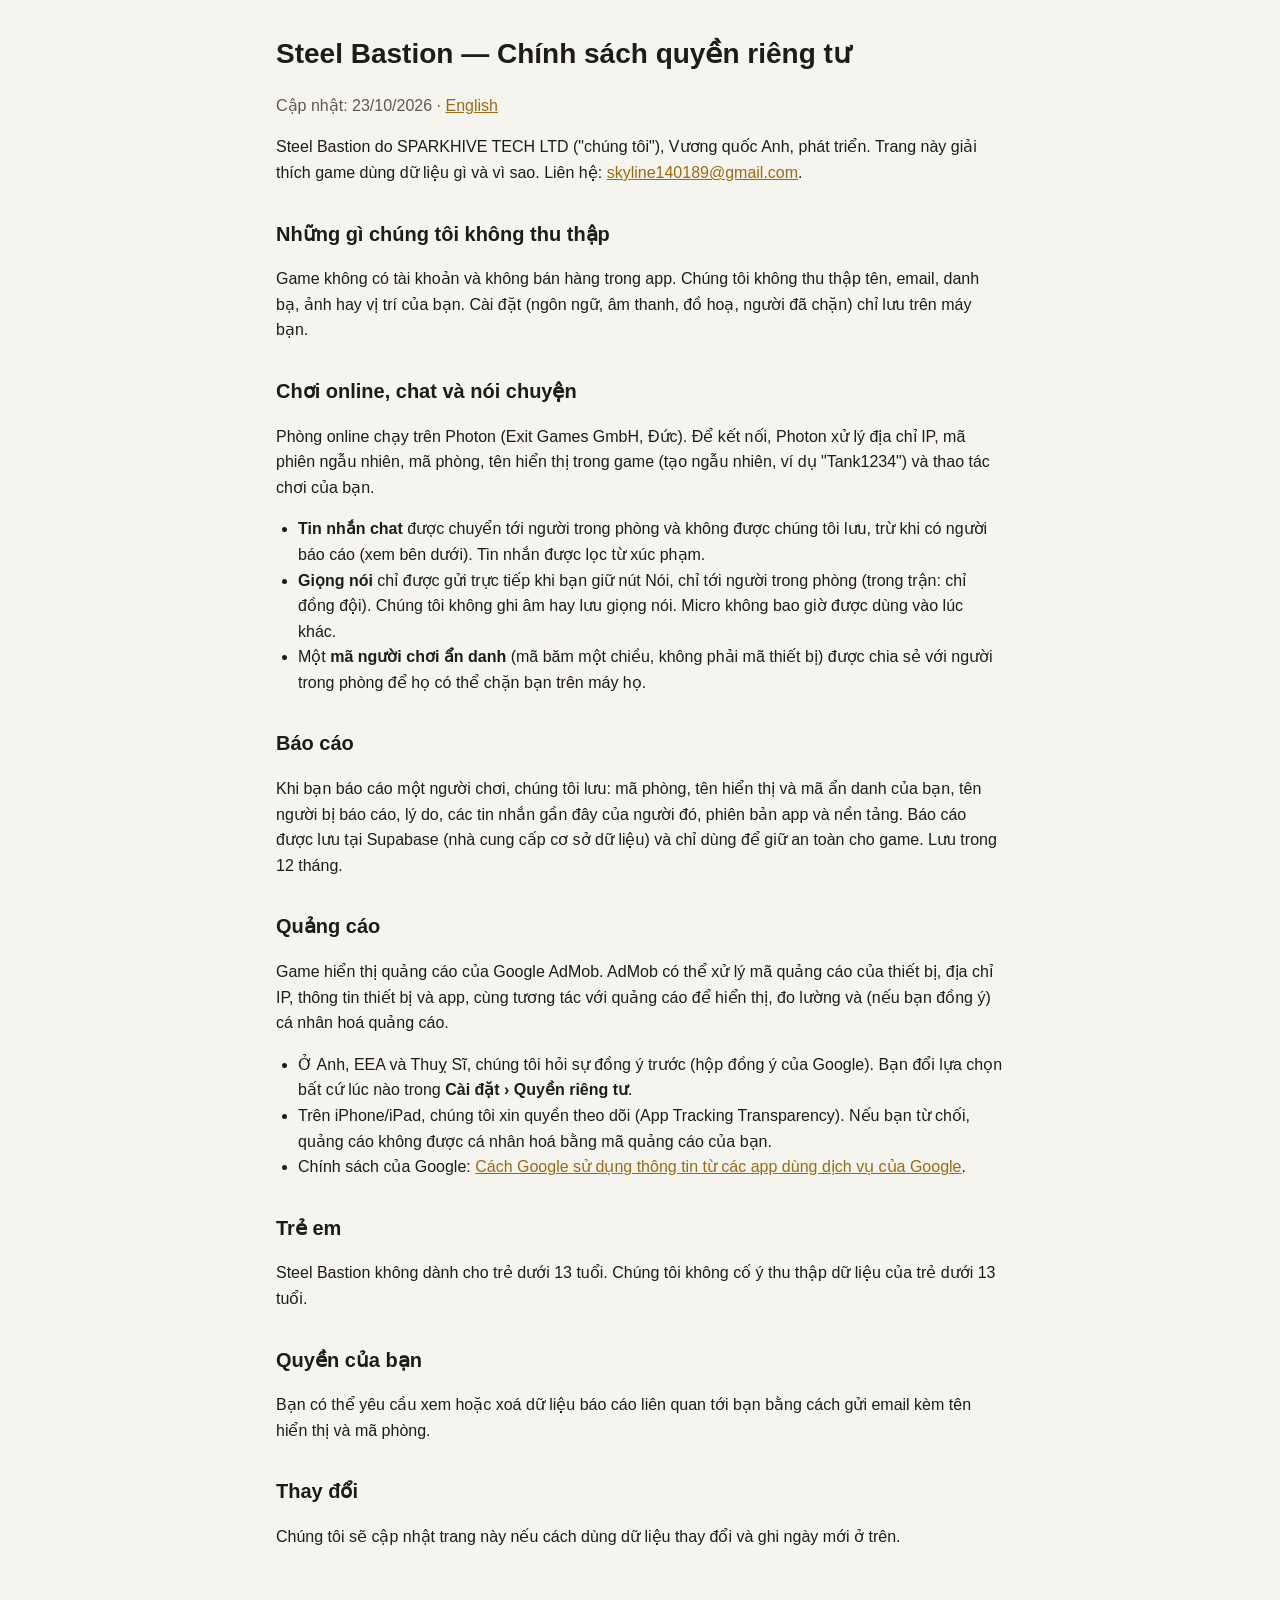
==== steel-bastion/privacy-vi.html @ 268c676b "Steel Bastion privacy policy, support page and app-ads.txt" ====
<!doctype html>
<html lang="vi"><head><meta charset="utf-8"><meta name="viewport" content="width=device-width, initial-scale=1">
<title>Chính sách quyền riêng tư Steel Bastion</title><link rel="stylesheet" href="../style.css"></head>
<body><main>
<h1>Steel Bastion — Chính sách quyền riêng tư</h1>
<p class="dim">Cập nhật: 23/10/2026 · <a href="privacy.html">English</a></p>
<p>Steel Bastion do SPARKHIVE TECH LTD ("chúng tôi"), Vương quốc Anh, phát triển. Trang này giải thích game dùng dữ liệu gì và vì sao. Liên hệ: <a href="mailto:skyline140189@gmail.com">skyline140189@gmail.com</a>.</p>

<h2>Những gì chúng tôi không thu thập</h2>
<p>Game không có tài khoản và không bán hàng trong app. Chúng tôi không thu thập tên, email, danh bạ, ảnh hay vị trí của bạn. Cài đặt (ngôn ngữ, âm thanh, đồ hoạ, người đã chặn) chỉ lưu trên máy bạn.</p>

<h2>Chơi online, chat và nói chuyện</h2>
<p>Phòng online chạy trên Photon (Exit Games GmbH, Đức). Để kết nối, Photon xử lý địa chỉ IP, mã phiên ngẫu nhiên, mã phòng, tên hiển thị trong game (tạo ngẫu nhiên, ví dụ "Tank1234") và thao tác chơi của bạn.</p>
<ul>
<li><b>Tin nhắn chat</b> được chuyển tới người trong phòng và không được chúng tôi lưu, trừ khi có người báo cáo (xem bên dưới). Tin nhắn được lọc từ xúc phạm.</li>
<li><b>Giọng nói</b> chỉ được gửi trực tiếp khi bạn giữ nút Nói, chỉ tới người trong phòng (trong trận: chỉ đồng đội). Chúng tôi không ghi âm hay lưu giọng nói. Micro không bao giờ được dùng vào lúc khác.</li>
<li>Một <b>mã người chơi ẩn danh</b> (mã băm một chiều, không phải mã thiết bị) được chia sẻ với người trong phòng để họ có thể chặn bạn trên máy họ.</li>
</ul>

<h2>Báo cáo</h2>
<p>Khi bạn báo cáo một người chơi, chúng tôi lưu: mã phòng, tên hiển thị và mã ẩn danh của bạn, tên người bị báo cáo, lý do, các tin nhắn gần đây của người đó, phiên bản app và nền tảng. Báo cáo được lưu tại Supabase (nhà cung cấp cơ sở dữ liệu) và chỉ dùng để giữ an toàn cho game. Lưu trong 12 tháng.</p>

<h2>Quảng cáo</h2>
<p>Game hiển thị quảng cáo của Google AdMob. AdMob có thể xử lý mã quảng cáo của thiết bị, địa chỉ IP, thông tin thiết bị và app, cùng tương tác với quảng cáo để hiển thị, đo lường và (nếu bạn đồng ý) cá nhân hoá quảng cáo.</p>
<ul>
<li>Ở Anh, EEA và Thuỵ Sĩ, chúng tôi hỏi sự đồng ý trước (hộp đồng ý của Google). Bạn đổi lựa chọn bất cứ lúc nào trong <b>Cài đặt › Quyền riêng tư</b>.</li>
<li>Trên iPhone/iPad, chúng tôi xin quyền theo dõi (App Tracking Transparency). Nếu bạn từ chối, quảng cáo không được cá nhân hoá bằng mã quảng cáo của bạn.</li>
<li>Chính sách của Google: <a href="https://policies.google.com/technologies/partner-sites">Cách Google sử dụng thông tin từ các app dùng dịch vụ của Google</a>.</li>
</ul>

<h2>Trẻ em</h2>
<p>Steel Bastion không dành cho trẻ dưới 13 tuổi. Chúng tôi không cố ý thu thập dữ liệu của trẻ dưới 13 tuổi.</p>

<h2>Quyền của bạn</h2>
<p>Bạn có thể yêu cầu xem hoặc xoá dữ liệu báo cáo liên quan tới bạn bằng cách gửi email kèm tên hiển thị và mã phòng.</p>

<h2>Thay đổi</h2>
<p>Chúng tôi sẽ cập nhật trang này nếu cách dùng dữ liệu thay đổi và ghi ngày mới ở trên.</p>
</main></body></html>
---- style.css ----
:root { --bg:#f6f4ef; --fg:#1d1c19; --dim:#5d594f; --accent:#9a6a12; --card:#fff; }
@media (prefers-color-scheme: dark) { :root { --bg:#151412; --fg:#ece7dc; --dim:#a8a192; --accent:#e0b04a; --card:#1e1c19; } }
* { box-sizing:border-box; }
body { margin:0; background:var(--bg); color:var(--fg); font:16px/1.6 -apple-system, BlinkMacSystemFont, "Segoe UI", Roboto, sans-serif; }
main { max-width:760px; margin:0 auto; padding:32px 16px 64px; }
h1 { font-size:28px; margin:0 0 4px; } h2 { font-size:20px; margin-top:32px; } h3 { font-size:17px; margin-top:20px; }
a { color:var(--accent); } .dim { color:var(--dim); } nav { margin:8px 0 24px; display:flex; gap:16px; flex-wrap:wrap; }
.card { background:var(--card); border-radius:10px; padding:16px 20px; margin:16px 0; }
ul { padding-left:22px; }
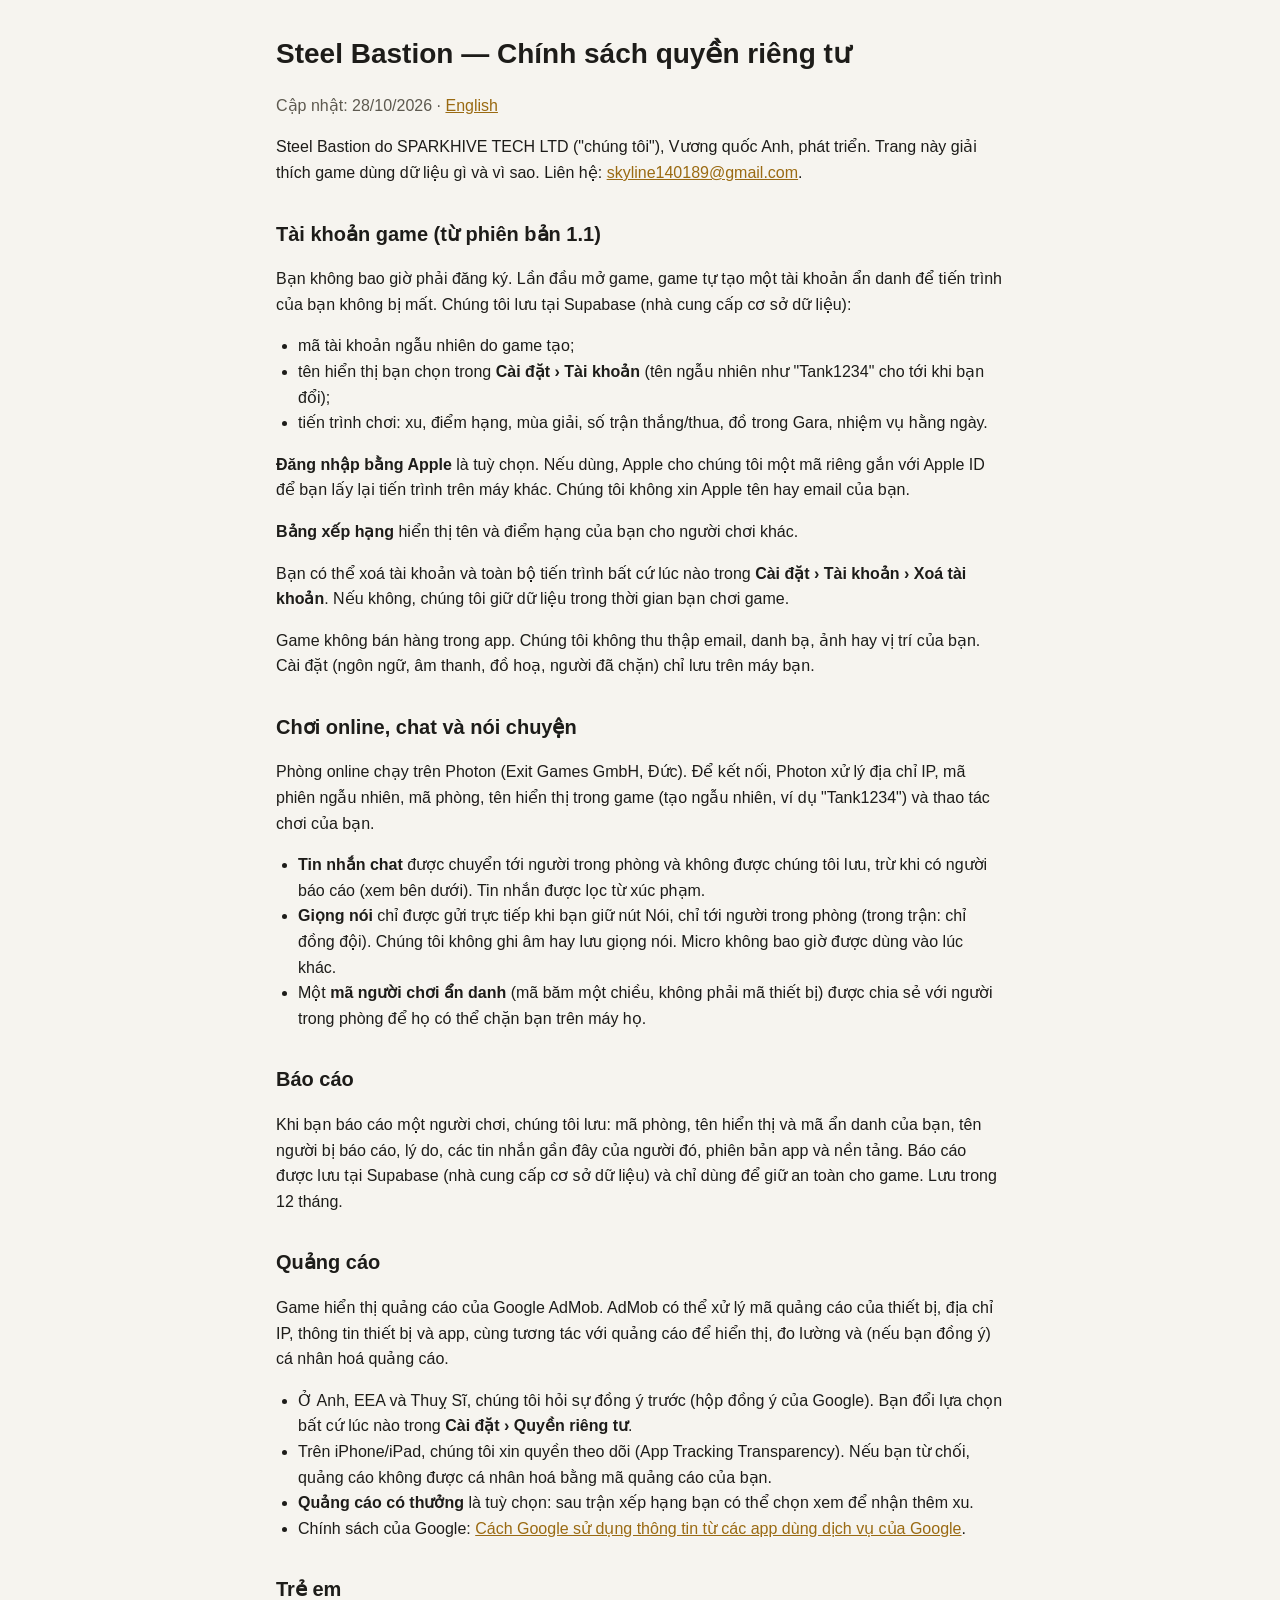
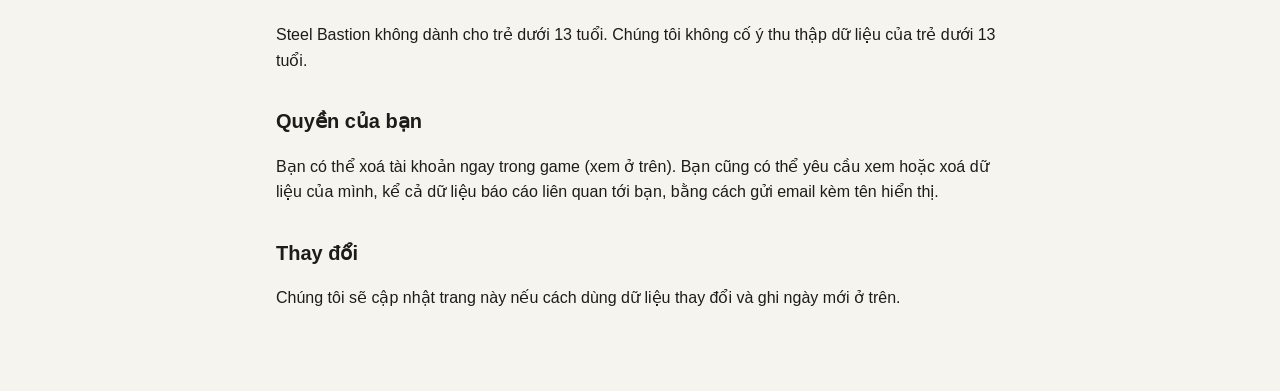
==== commit 46d4adad: "Steel Bastion privacy: anonymous account, Sign in with Apple, leaderboard, rewarded ads" ====
--- a/steel-bastion/privacy-vi.html
+++ b/steel-bastion/privacy-vi.html
@@ -3,11 +3,20 @@
 <title>Chính sách quyền riêng tư Steel Bastion</title><link rel="stylesheet" href="../style.css"></head>
 <body><main>
 <h1>Steel Bastion — Chính sách quyền riêng tư</h1>
-<p class="dim">Cập nhật: 23/10/2026 · <a href="privacy.html">English</a></p>
+<p class="dim">Cập nhật: 28/10/2026 · <a href="privacy.html">English</a></p>
 <p>Steel Bastion do SPARKHIVE TECH LTD ("chúng tôi"), Vương quốc Anh, phát triển. Trang này giải thích game dùng dữ liệu gì và vì sao. Liên hệ: <a href="mailto:skyline140189@gmail.com">skyline140189@gmail.com</a>.</p>
 
-<h2>Những gì chúng tôi không thu thập</h2>
-<p>Game không có tài khoản và không bán hàng trong app. Chúng tôi không thu thập tên, email, danh bạ, ảnh hay vị trí của bạn. Cài đặt (ngôn ngữ, âm thanh, đồ hoạ, người đã chặn) chỉ lưu trên máy bạn.</p>
+<h2>Tài khoản game (từ phiên bản 1.1)</h2>
+<p>Bạn không bao giờ phải đăng ký. Lần đầu mở game, game tự tạo một tài khoản ẩn danh để tiến trình của bạn không bị mất. Chúng tôi lưu tại Supabase (nhà cung cấp cơ sở dữ liệu):</p>
+<ul>
+<li>mã tài khoản ngẫu nhiên do game tạo;</li>
+<li>tên hiển thị bạn chọn trong <b>Cài đặt › Tài khoản</b> (tên ngẫu nhiên như "Tank1234" cho tới khi bạn đổi);</li>
+<li>tiến trình chơi: xu, điểm hạng, mùa giải, số trận thắng/thua, đồ trong Gara, nhiệm vụ hằng ngày.</li>
+</ul>
+<p><b>Đăng nhập bằng Apple</b> là tuỳ chọn. Nếu dùng, Apple cho chúng tôi một mã riêng gắn với Apple ID để bạn lấy lại tiến trình trên máy khác. Chúng tôi không xin Apple tên hay email của bạn.</p>
+<p><b>Bảng xếp hạng</b> hiển thị tên và điểm hạng của bạn cho người chơi khác.</p>
+<p>Bạn có thể xoá tài khoản và toàn bộ tiến trình bất cứ lúc nào trong <b>Cài đặt › Tài khoản › Xoá tài khoản</b>. Nếu không, chúng tôi giữ dữ liệu trong thời gian bạn chơi game.</p>
+<p>Game không bán hàng trong app. Chúng tôi không thu thập email, danh bạ, ảnh hay vị trí của bạn. Cài đặt (ngôn ngữ, âm thanh, đồ hoạ, người đã chặn) chỉ lưu trên máy bạn.</p>
 
 <h2>Chơi online, chat và nói chuyện</h2>
 <p>Phòng online chạy trên Photon (Exit Games GmbH, Đức). Để kết nối, Photon xử lý địa chỉ IP, mã phiên ngẫu nhiên, mã phòng, tên hiển thị trong game (tạo ngẫu nhiên, ví dụ "Tank1234") và thao tác chơi của bạn.</p>
@@ -25,6 +34,7 @@
 <ul>
 <li>Ở Anh, EEA và Thuỵ Sĩ, chúng tôi hỏi sự đồng ý trước (hộp đồng ý của Google). Bạn đổi lựa chọn bất cứ lúc nào trong <b>Cài đặt › Quyền riêng tư</b>.</li>
 <li>Trên iPhone/iPad, chúng tôi xin quyền theo dõi (App Tracking Transparency). Nếu bạn từ chối, quảng cáo không được cá nhân hoá bằng mã quảng cáo của bạn.</li>
+<li><b>Quảng cáo có thưởng</b> là tuỳ chọn: sau trận xếp hạng bạn có thể chọn xem để nhận thêm xu.</li>
 <li>Chính sách của Google: <a href="https://policies.google.com/technologies/partner-sites">Cách Google sử dụng thông tin từ các app dùng dịch vụ của Google</a>.</li>
 </ul>
 
@@ -32,7 +42,7 @@
 <p>Steel Bastion không dành cho trẻ dưới 13 tuổi. Chúng tôi không cố ý thu thập dữ liệu của trẻ dưới 13 tuổi.</p>
 
 <h2>Quyền của bạn</h2>
-<p>Bạn có thể yêu cầu xem hoặc xoá dữ liệu báo cáo liên quan tới bạn bằng cách gửi email kèm tên hiển thị và mã phòng.</p>
+<p>Bạn có thể xoá tài khoản ngay trong game (xem ở trên). Bạn cũng có thể yêu cầu xem hoặc xoá dữ liệu của mình, kể cả dữ liệu báo cáo liên quan tới bạn, bằng cách gửi email kèm tên hiển thị.</p>
 
 <h2>Thay đổi</h2>
 <p>Chúng tôi sẽ cập nhật trang này nếu cách dùng dữ liệu thay đổi và ghi ngày mới ở trên.</p>
